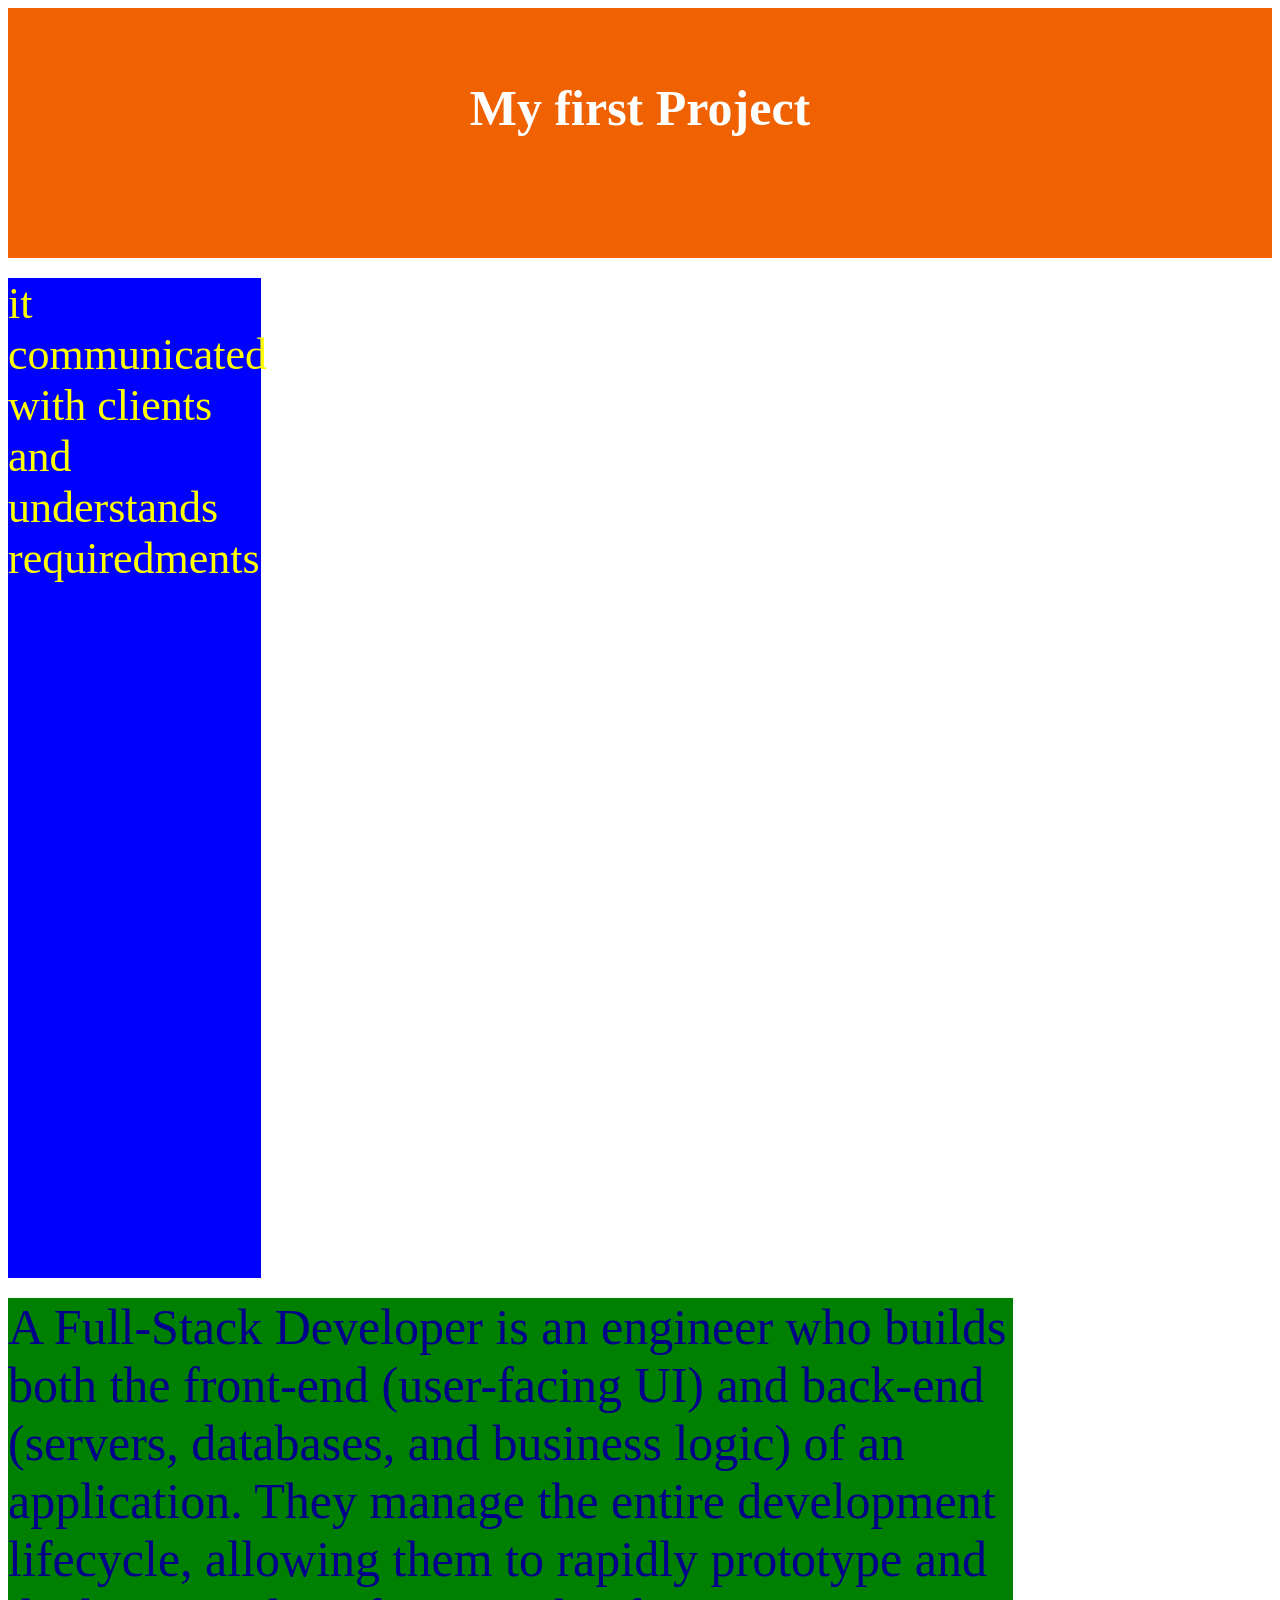
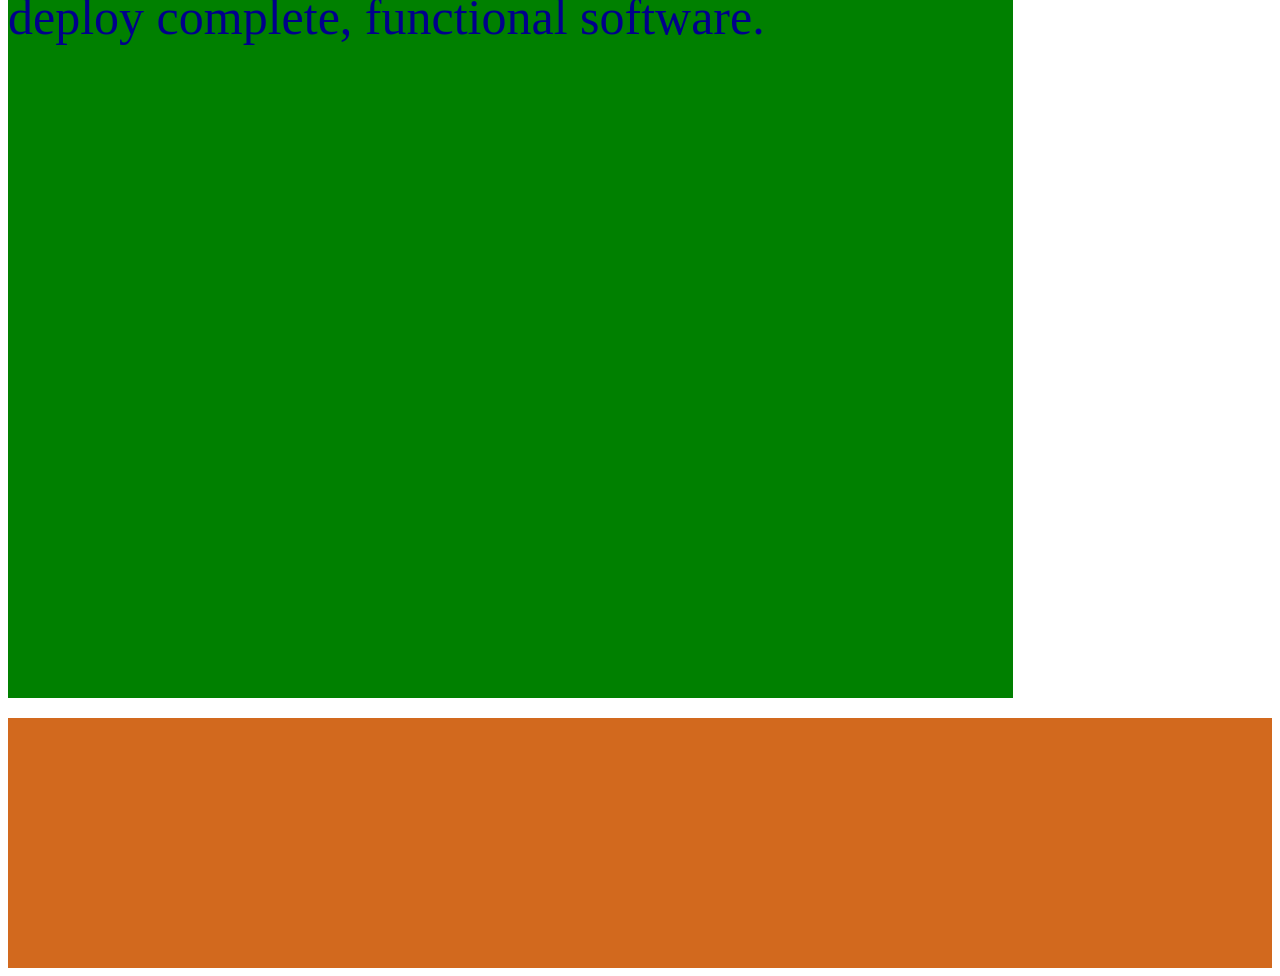
==== index.html @ 3eecfa32 "Add files via upload" ====
<html>
<head></head>
<body>

    <div style="
        width:100%;
        height:250px;
        background-color:rgb(240, 97, 1);
        margin-bottom:20px;
        text-align:center;
        font-size:50px;
        color:white;
        
        line-height:200px;
    ">
    <b>My first Project</b>
    </div>
    <div style="
        width:20%;
        height:1000px;
        background-color:blue;
        margin-right:20px;
        float:left;
        font-size:44px;
        color:rgb(255, 255, 0);
        margin-bottom:20px;
    ">it communicated with clients and understands  requiredments
    </div>    
    <div style="
        width:79.5%;
        height:1000px;
        background-color:green;
        float:left;
        font-size:50px;
        color:darkblue;
        margin-bottom:20px;
    "> A Full-Stack Developer is an engineer who builds both the front-end
     (user-facing UI) and back-end (servers, databases, and business logic)
      of an application. They manage the entire development lifecycle, allowing
       them to rapidly prototype and deploy complete, functional software.
    </div>
    <div style="
        width:100%;
        height:250px;
        background-color:chocolate;
        clear:both;
        text-align:center;">
    </div>
</body>

</html>
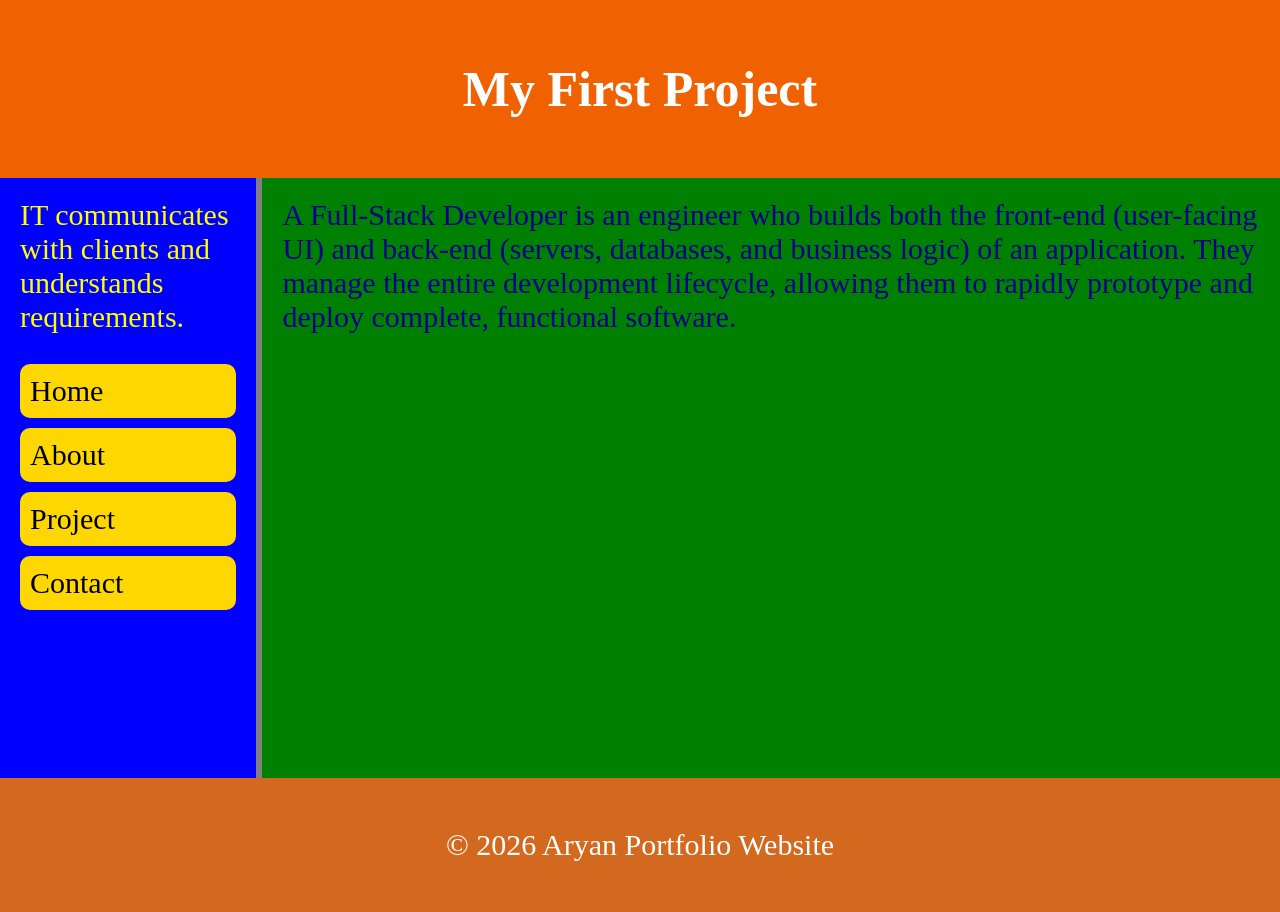
==== commit ed2f1be4: "Add files via upload" ====
--- a/index.html
+++ b/index.html
@@ -1,51 +1,145 @@
-<html>
-<head></head>
-<body>
-
-    <div style="
-        width:100%;
-        height:250px;
-        background-color:rgb(240, 97, 1);
-        margin-bottom:20px;
-        text-align:center;
-        font-size:50px;
-        color:white;
-        
-        line-height:200px;
-    ">
-    <b>My first Project</b>
-    </div>
-    <div style="
-        width:20%;
-        height:1000px;
-        background-color:blue;
-        margin-right:20px;
-        float:left;
-        font-size:44px;
-        color:rgb(255, 255, 0);
-        margin-bottom:20px;
-    ">it communicated with clients and understands  requiredments
-    </div>    
-    <div style="
-        width:79.5%;
-        height:1000px;
-        background-color:green;
-        float:left;
-        font-size:50px;
-        color:darkblue;
-        margin-bottom:20px;
-    "> A Full-Stack Developer is an engineer who builds both the front-end
-     (user-facing UI) and back-end (servers, databases, and business logic)
-      of an application. They manage the entire development lifecycle, allowing
-       them to rapidly prototype and deploy complete, functional software.
-    </div>
-    <div style="
-        width:100%;
-        height:250px;
-        background-color:chocolate;
-        clear:both;
-        text-align:center;">
-    </div>
-</body>
-
+<!DOCTYPE html>
+<html>
+<head>
+<meta charset="UTF-8">
+<meta name="viewport" content="width=device-width, initial-scale=1.0">
+
+<title>My First Project</title>
+
+<style>
+
+body{
+    margin:0;
+    background-color:grey;
+}
+
+/* Header */
+
+.header{
+    width:100%;
+    background-color:rgb(240,97,1);
+    text-align:center;
+    color:white;
+    font-size:50px;
+    padding:60px 0;
+}
+
+/* Left Side */
+
+.left{
+    width:20%;
+    background-color:blue;
+    color:yellow;
+    float:left;
+    min-height:600px;
+    margin-right:0.5%;
+    font-size:30px;
+    box-sizing:border-box;
+    padding:20px;
+}
+
+/* Right Side */
+
+.right{
+    width:79.5%;
+    background-color:green;
+    color:darkblue;
+    float:left;
+    min-height:600px;
+    font-size:30px;
+    box-sizing:border-box;
+    padding:20px;
+}
+
+/* Footer */
+
+.footer{
+    clear:both;
+    width:100%;
+    background-color:chocolate;
+    text-align:center;
+    color:white;
+    font-size:30px;
+    padding:50px 0;
+}
+
+/* Navigation */
+
+ul{
+    list-style:none;
+    padding:0;
+}
+
+li{
+    background-color:gold;
+    color:black;
+    margin:10px 0;
+    padding:10px;
+    border-radius:10px;
+}
+
+/* Mobile Responsive */
+
+@media screen and (max-width:768px){
+
+.header{
+    font-size:35px;
+}
+
+.left{
+    width:100%;
+    float:none;
+    min-height:auto;
+    font-size:25px;
+}
+
+.right{
+    width:100%;
+    float:none;
+    min-height:auto;
+    font-size:25px;
+}
+
+.footer{
+    font-size:25px;
+}
+
+}
+
+</style>
+
+</head>
+
+<body>
+
+<div class="header">
+    <b>My First Project</b>
+</div>
+
+<div class="left">
+
+    IT communicates with clients and understands requirements.
+
+    <ul>
+        <li>Home</li>
+        <li>About</li>
+        <li>Project</li>
+        <li>Contact</li>
+    </ul>
+
+</div>
+
+<div class="right">
+
+A Full-Stack Developer is an engineer who builds both the front-end (user-facing UI) and back-end (servers, databases, and business logic) of an application. They manage the entire development lifecycle, allowing them to rapidly prototype and deploy complete, functional software.
+
+</div>
+
+<div class="footer">
+
+    © 2026 Aryan Portfolio Website
+
+</div>
+
+</body>
 </html>
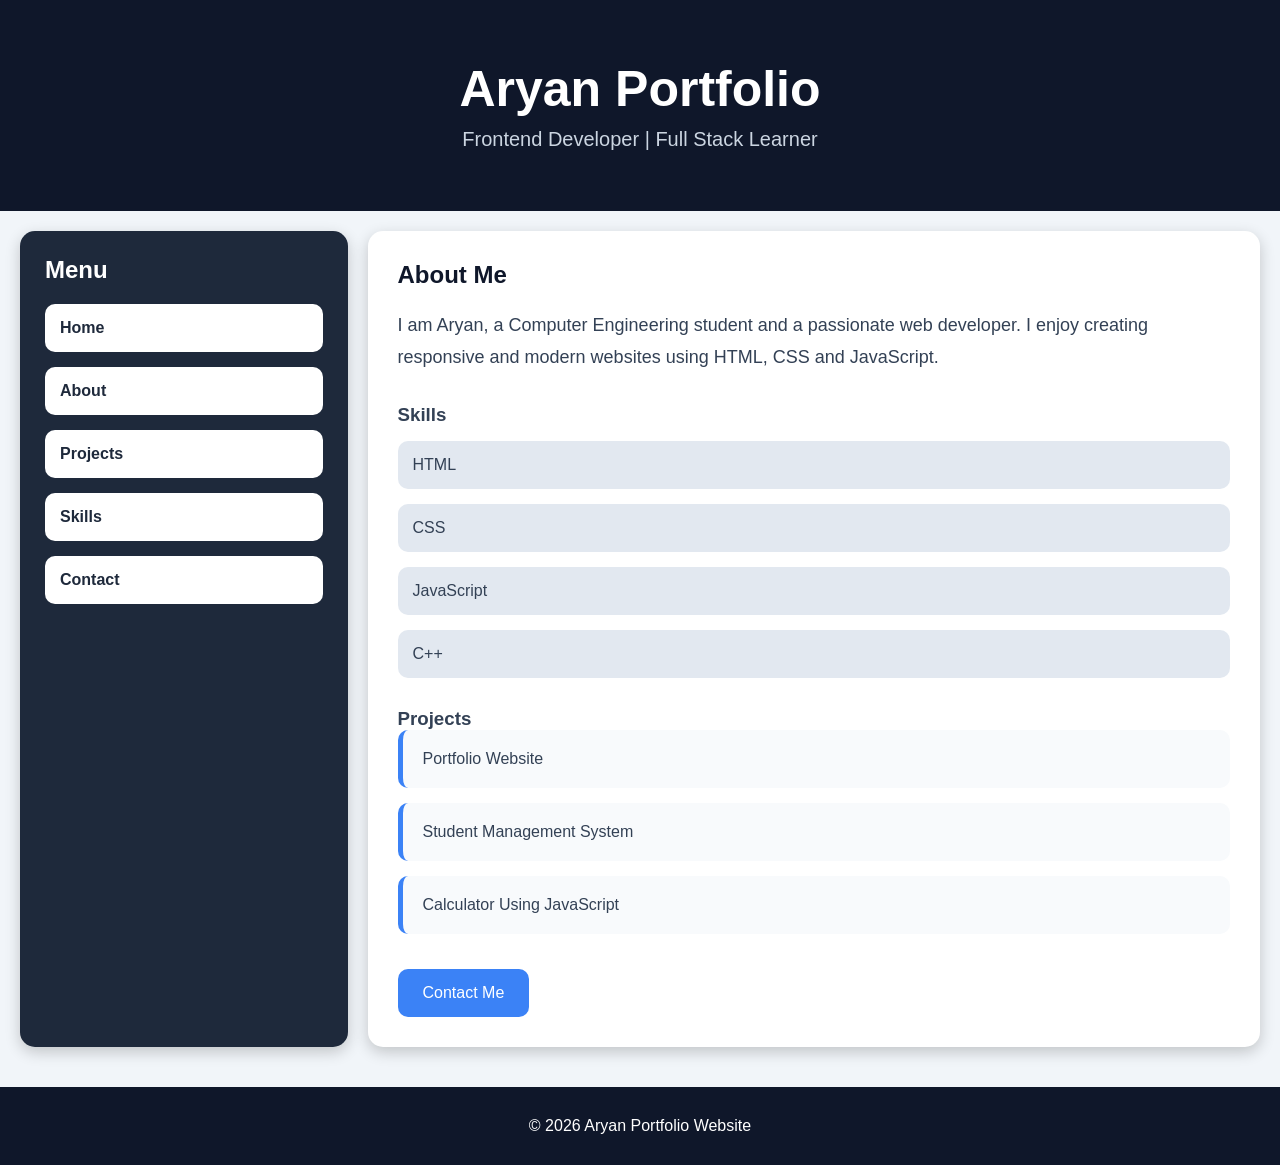
==== commit 18b80cf5: "Add files via upload" ====
--- a/index.html
+++ b/index.html
@@ -1,107 +1,204 @@
 <!DOCTYPE html>
-<html>
+<html lang="en">
 <head>
 <meta charset="UTF-8">
 <meta name="viewport" content="width=device-width, initial-scale=1.0">
-
-<title>My First Project</title>
+<title>Aryan Portfolio</title>
 
 <style>
 
+*{
+    margin:0;
+    padding:0;
+    box-sizing:border-box;
+}
+
 body{
-    margin:0;
-    background-color:grey;
+    font-family:Arial, sans-serif;
+    background-color:#f1f5f9;
+    color:#334155;
 }
 
 /* Header */
 
 .header{
-    width:100%;
-    background-color:rgb(240,97,1);
+    background-color:#0f172a;
+    color:white;
     text-align:center;
-    color:white;
+    padding:60px 20px;
+}
+
+.header h1{
     font-size:50px;
-    padding:60px 0;
-}
-
-/* Left Side */
-
-.left{
-    width:20%;
-    background-color:blue;
-    color:yellow;
-    float:left;
-    min-height:600px;
-    margin-right:0.5%;
-    font-size:30px;
-    box-sizing:border-box;
+}
+
+.header p{
+    margin-top:10px;
+    font-size:20px;
+    color:#cbd5e1;
+}
+
+/* Main Container */
+
+.container{
+    display:flex;
+    gap:20px;
     padding:20px;
 }
 
-/* Right Side */
-
-.right{
-    width:79.5%;
-    background-color:green;
-    color:darkblue;
-    float:left;
-    min-height:600px;
-    font-size:30px;
-    box-sizing:border-box;
+/* Sidebar */
+
+.sidebar{
+    flex:1;
+    background-color:#1e293b;
+    color:white;
+    padding:25px;
+    border-radius:15px;
+    box-shadow:0 5px 15px rgba(0,0,0,0.2);
+}
+
+.sidebar h2{
+    margin-bottom:20px;
+}
+
+.sidebar ul{
+    list-style:none;
+}
+
+.sidebar li{
+    background-color:white;
+    color:#1e293b;
+    padding:15px;
+    margin-bottom:15px;
+    border-radius:10px;
+    transition:0.3s;
+    font-weight:bold;
+}
+
+.sidebar li:hover{
+    background-color:#3b82f6;
+    color:white;
+    cursor:pointer;
+}
+
+/* Content */
+
+.content{
+    flex:3;
+    background-color:white;
+    padding:30px;
+    border-radius:15px;
+    box-shadow:0 5px 15px rgba(0,0,0,0.2);
+}
+
+.content h2{
+    color:#0f172a;
+    margin-bottom:20px;
+}
+
+.content p{
+    font-size:18px;
+    line-height:1.8;
+}
+
+/* Skills Section */
+
+.skills{
+    margin-top:30px;
+}
+
+.skills h3{
+    margin-bottom:15px;
+}
+
+.skill-box{
+    background-color:#e2e8f0;
+    padding:15px;
+    margin-bottom:15px;
+    border-radius:10px;
+}
+
+/* Projects Section */
+
+.projects{
+    margin-top:30px;
+}
+
+.project{
+    background-color:#f8fafc;
     padding:20px;
+    border-radius:10px;
+    margin-bottom:15px;
+    border-left:5px solid #3b82f6;
+}
+
+/* Button */
+
+.btn{
+    display:inline-block;
+    margin-top:20px;
+    padding:15px 25px;
+    background-color:#3b82f6;
+    color:white;
+    text-decoration:none;
+    border-radius:10px;
+    transition:0.3s;
+}
+
+.btn:hover{
+    background-color:#2563eb;
 }
 
 /* Footer */
 
 .footer{
-    clear:both;
-    width:100%;
-    background-color:chocolate;
+    margin-top:20px;
+    background-color:#0f172a;
+    color:white;
     text-align:center;
-    color:white;
-    font-size:30px;
-    padding:50px 0;
-}
-
-/* Navigation */
-
-ul{
-    list-style:none;
-    padding:0;
-}
-
-li{
-    background-color:gold;
-    color:black;
-    margin:10px 0;
-    padding:10px;
-    border-radius:10px;
-}
-
-/* Mobile Responsive */
+    padding:30px;
+}
+
+/* Responsive Design */
 
 @media screen and (max-width:768px){
 
-.header{
+.container{
+    flex-direction:column;
+}
+
+.header h1{
     font-size:35px;
 }
 
-.left{
-    width:100%;
-    float:none;
-    min-height:auto;
-    font-size:25px;
-}
-
-.right{
-    width:100%;
-    float:none;
-    min-height:auto;
-    font-size:25px;
-}
-
-.footer{
-    font-size:25px;
+.header p{
+    font-size:18px;
+}
+
+.content{
+    padding:20px;
+}
+
+.content p{
+    font-size:16px;
+}
+
+}
+
+/* Small Mobile */
+
+@media screen and (max-width:480px){
+
+.header h1{
+    font-size:28px;
+}
+
+.sidebar{
+    padding:20px;
+}
+
+.content{
+    padding:15px;
 }
 
 }
@@ -109,37 +206,101 @@
 </style>
 
 </head>
-
 <body>
 
+<!-- Header -->
+
 <div class="header">
-    <b>My First Project</b>
-</div>
-
-<div class="left">
-
-    IT communicates with clients and understands requirements.
-
-    <ul>
-        <li>Home</li>
-        <li>About</li>
-        <li>Project</li>
-        <li>Contact</li>
-    </ul>
-
-</div>
-
-<div class="right">
-
-A Full-Stack Developer is an engineer who builds both the front-end (user-facing UI) and back-end (servers, databases, and business logic) of an application. They manage the entire development lifecycle, allowing them to rapidly prototype and deploy complete, functional software.
-
-</div>
+
+<h1>Aryan Portfolio</h1>
+
+<p>Frontend Developer | Full Stack Learner</p>
+
+</div>
+
+<!-- Main Section -->
+
+<div class="container">
+
+<!-- Sidebar -->
+
+<div class="sidebar">
+
+<h2>Menu</h2>
+
+<ul>
+<li>Home</li>
+<li>About</li>
+<li>Projects</li>
+<li>Skills</li>
+<li>Contact</li>
+</ul>
+
+</div>
+
+<!-- Content -->
+
+<div class="content">
+
+<h2>About Me</h2>
+
+<p>
+I am Aryan, a Computer Engineering student and a passionate web developer. I enjoy creating responsive and modern websites using HTML, CSS and JavaScript.
+</p>
+
+<div class="skills">
+
+<h3>Skills</h3>
+
+<div class="skill-box">
+HTML
+</div>
+
+<div class="skill-box">
+CSS
+</div>
+
+<div class="skill-box">
+JavaScript
+</div>
+
+<div class="skill-box">
+C++
+</div>
+
+</div>
+
+<div class="projects">
+
+<h3>Projects</h3>
+
+<div class="project">
+Portfolio Website
+</div>
+
+<div class="project">
+Student Management System
+</div>
+
+<div class="project">
+Calculator Using JavaScript
+</div>
+
+</div>
+
+<a href="#" class="btn">Contact Me</a>
+
+</div>
+
+</div>
+
+<!-- Footer -->
 
 <div class="footer">
 
-    © 2026 Aryan Portfolio Website
-
-</div>
-
-</body>
-</html>+© 2026 Aryan Portfolio Website
+
+</div>
+
+</html>
+</body>
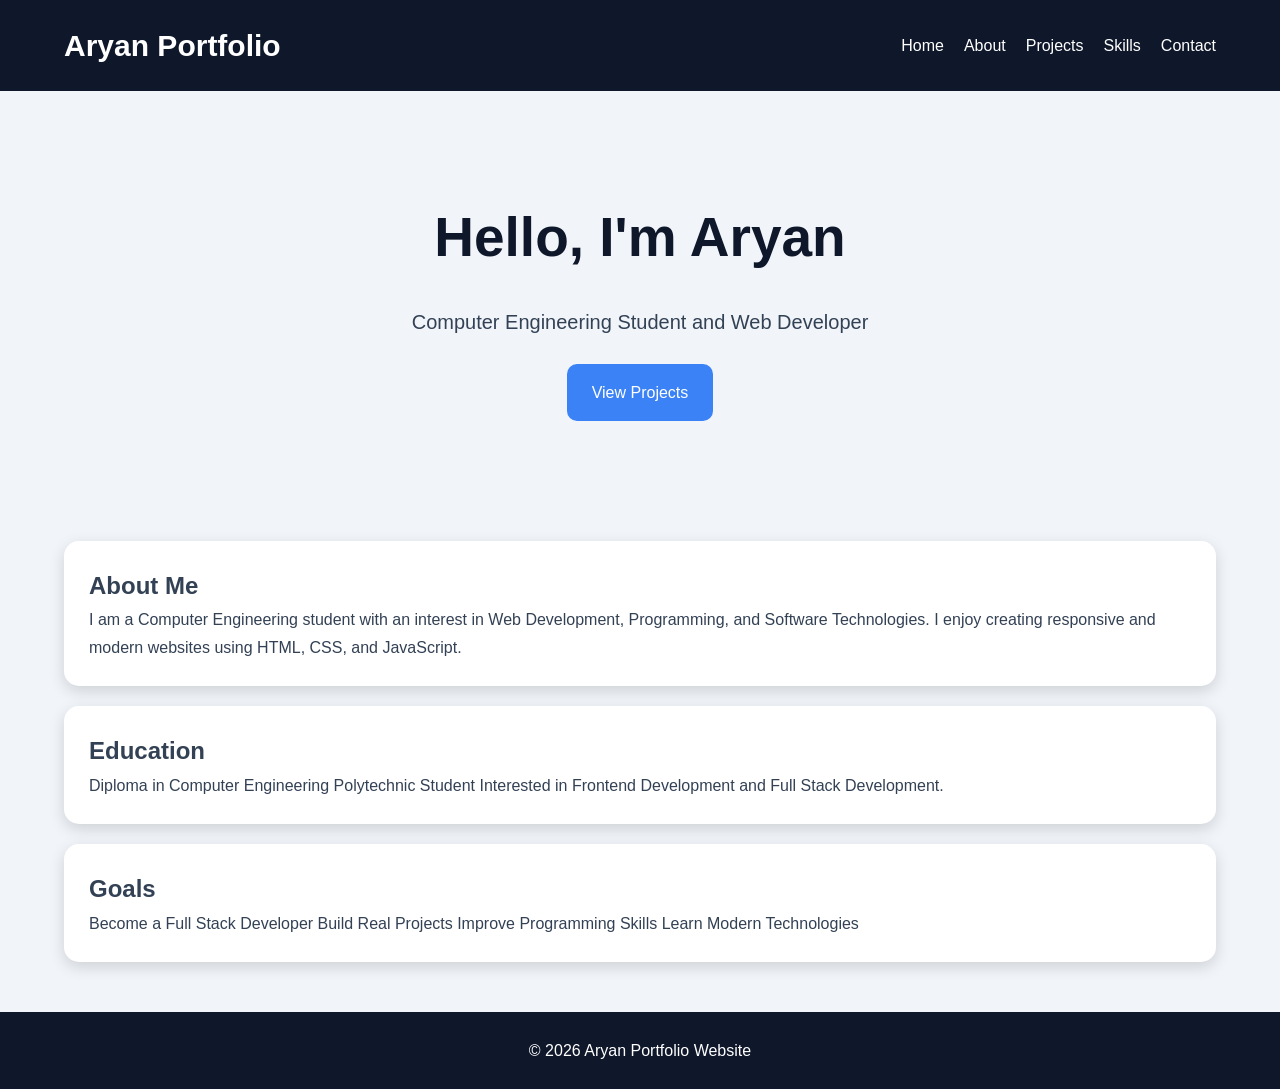
==== commit e6e3adf2: "Add files via upload" ====
--- a/index.html
+++ b/index.html
@@ -1,306 +1,114 @@
 <!DOCTYPE html>
 <html lang="en">
 <head>
-<meta charset="UTF-8">
-<meta name="viewport" content="width=device-width, initial-scale=1.0">
-<title>Aryan Portfolio</title>
+    <meta charset="UTF-8">
+    <meta name="viewport" content="width=device-width, initial-scale=1.0">
+    <title>Aryan Portfolio</title>
 
-<style>
-
-*{
-    margin:0;
-    padding:0;
-    box-sizing:border-box;
-}
-
-body{
-    font-family:Arial, sans-serif;
-    background-color:#f1f5f9;
-    color:#334155;
-}
-
-/* Header */
-
-.header{
-    background-color:#0f172a;
-    color:white;
-    text-align:center;
-    padding:60px 20px;
-}
-
-.header h1{
-    font-size:50px;
-}
-
-.header p{
-    margin-top:10px;
-    font-size:20px;
-    color:#cbd5e1;
-}
-
-/* Main Container */
-
-.container{
-    display:flex;
-    gap:20px;
-    padding:20px;
-}
-
-/* Sidebar */
-
-.sidebar{
-    flex:1;
-    background-color:#1e293b;
-    color:white;
-    padding:25px;
-    border-radius:15px;
-    box-shadow:0 5px 15px rgba(0,0,0,0.2);
-}
-
-.sidebar h2{
-    margin-bottom:20px;
-}
-
-.sidebar ul{
-    list-style:none;
-}
-
-.sidebar li{
-    background-color:white;
-    color:#1e293b;
-    padding:15px;
-    margin-bottom:15px;
-    border-radius:10px;
-    transition:0.3s;
-    font-weight:bold;
-}
-
-.sidebar li:hover{
-    background-color:#3b82f6;
-    color:white;
-    cursor:pointer;
-}
-
-/* Content */
-
-.content{
-    flex:3;
-    background-color:white;
-    padding:30px;
-    border-radius:15px;
-    box-shadow:0 5px 15px rgba(0,0,0,0.2);
-}
-
-.content h2{
-    color:#0f172a;
-    margin-bottom:20px;
-}
-
-.content p{
-    font-size:18px;
-    line-height:1.8;
-}
-
-/* Skills Section */
-
-.skills{
-    margin-top:30px;
-}
-
-.skills h3{
-    margin-bottom:15px;
-}
-
-.skill-box{
-    background-color:#e2e8f0;
-    padding:15px;
-    margin-bottom:15px;
-    border-radius:10px;
-}
-
-/* Projects Section */
-
-.projects{
-    margin-top:30px;
-}
-
-.project{
-    background-color:#f8fafc;
-    padding:20px;
-    border-radius:10px;
-    margin-bottom:15px;
-    border-left:5px solid #3b82f6;
-}
-
-/* Button */
-
-.btn{
-    display:inline-block;
-    margin-top:20px;
-    padding:15px 25px;
-    background-color:#3b82f6;
-    color:white;
-    text-decoration:none;
-    border-radius:10px;
-    transition:0.3s;
-}
-
-.btn:hover{
-    background-color:#2563eb;
-}
-
-/* Footer */
-
-.footer{
-    margin-top:20px;
-    background-color:#0f172a;
-    color:white;
-    text-align:center;
-    padding:30px;
-}
-
-/* Responsive Design */
-
-@media screen and (max-width:768px){
-
-.container{
-    flex-direction:column;
-}
-
-.header h1{
-    font-size:35px;
-}
-
-.header p{
-    font-size:18px;
-}
-
-.content{
-    padding:20px;
-}
-
-.content p{
-    font-size:16px;
-}
-
-}
-
-/* Small Mobile */
-
-@media screen and (max-width:480px){
-
-.header h1{
-    font-size:28px;
-}
-
-.sidebar{
-    padding:20px;
-}
-
-.content{
-    padding:15px;
-}
-
-}
-
-</style>
+    <link rel="stylesheet" href="style.css">
 
 </head>
 <body>
 
-<!-- Header -->
+<header>
 
-<div class="header">
+<div class="container">
 
-<h1>Aryan Portfolio</h1>
+<div class="logo">
+Aryan Portfolio
+</div>
 
-<p>Frontend Developer | Full Stack Learner</p>
+<nav>
+<ul>
+<li><a href="index.html">Home</a></li>
+<li><a href="about.html">About</a></li>
+<li><a href="projects.html">Projects</a></li>
+<li><a href="skills.html">Skills</a></li>
+<li><a href="contact.html">Contact</a></li>
+</ul>
+</nav>
 
 </div>
 
-<!-- Main Section -->
+</header>
+
+
+<section class="hero">
+
+<h1>Hello, I'm Aryan</h1>
+
+<p>
+Computer Engineering Student and Web Developer
+</p>
+
+<a href="projects.html" class="btn">
+View Projects
+</a>
+
+</section>
+
 
 <div class="container">
 
-<!-- Sidebar -->
-
-<div class="sidebar">
-
-<h2>Menu</h2>
-
-<ul>
-<li>Home</li>
-<li>About</li>
-<li>Projects</li>
-<li>Skills</li>
-<li>Contact</li>
-</ul>
-
-</div>
-
-<!-- Content -->
-
-<div class="content">
+<div class="card">
 
 <h2>About Me</h2>
 
 <p>
-I am Aryan, a Computer Engineering student and a passionate web developer. I enjoy creating responsive and modern websites using HTML, CSS and JavaScript.
+I am a Computer Engineering student with an interest in Web Development, Programming, and Software Technologies.
+I enjoy creating responsive and modern websites using HTML, CSS, and JavaScript.
 </p>
-
-<div class="skills">
-
-<h3>Skills</h3>
-
-<div class="skill-box">
-HTML
-</div>
-
-<div class="skill-box">
-CSS
-</div>
-
-<div class="skill-box">
-JavaScript
-</div>
-
-<div class="skill-box">
-C++
-</div>
 
 </div>
 
-<div class="projects">
 
-<h3>Projects</h3>
+<div class="card">
 
-<div class="project">
-Portfolio Website
-</div>
+<h2>Education</h2>
 
-<div class="project">
-Student Management System
-</div>
+<p>
 
-<div class="project">
-Calculator Using JavaScript
-</div>
+Diploma in Computer Engineering
+
+Polytechnic Student
+
+Interested in Frontend Development and Full Stack Development.
+
+</p>
 
 </div>
 
-<a href="#" class="btn">Contact Me</a>
+
+<div class="card">
+
+<h2>Goals</h2>
+
+<p>
+
+Become a Full Stack Developer
+
+Build Real Projects
+
+Improve Programming Skills
+
+Learn Modern Technologies
+
+</p>
 
 </div>
 
 </div>
 
-<!-- Footer -->
 
-<div class="footer">
+<footer>
+
+<p>
 
 © 2026 Aryan Portfolio Website
 
-</div>
+</p>
 
-</html>
-</body>+</footer>
+
+</body>
+</html>
--- a/style.css
+++ b/style.css
@@ -0,0 +1,168 @@
+/* Reset */
+
+*{
+    margin:0;
+    padding:0;
+    box-sizing:border-box;
+}
+
+/* Body */
+
+body{
+    font-family:Arial, sans-serif;
+    background-color:#f1f5f9;
+    color:#334155;
+    line-height:1.7;
+}
+
+/* Container */
+
+.container{
+    width:90%;
+    max-width:1200px;
+    margin:auto;
+}
+
+/* Header */
+
+header{
+    background:#0f172a;
+    color:white;
+    padding:20px 0;
+    position:sticky;
+    top:0;
+}
+
+header .container{
+    display:flex;
+    justify-content:space-between;
+    align-items:center;
+    flex-wrap:wrap;
+}
+
+/* Logo */
+
+.logo{
+    font-size:30px;
+    font-weight:bold;
+}
+
+/* Navigation */
+
+nav ul{
+    list-style:none;
+    display:flex;
+    gap:20px;
+}
+
+nav ul li a{
+    text-decoration:none;
+    color:white;
+    transition:0.3s;
+}
+
+nav ul li a:hover{
+    color:#3b82f6;
+}
+
+/* Hero Section */
+
+.hero{
+    text-align:center;
+    padding:100px 20px;
+}
+
+.hero h1{
+    font-size:55px;
+    color:#0f172a;
+}
+
+.hero p{
+    margin-top:20px;
+    font-size:20px;
+}
+
+/* Button */
+
+.btn{
+    display:inline-block;
+    margin-top:25px;
+    padding:15px 25px;
+    background:#3b82f6;
+    color:white;
+    text-decoration:none;
+    border-radius:10px;
+    transition:0.3s;
+}
+
+.btn:hover{
+    background:#2563eb;
+}
+
+/* Card */
+
+.card{
+    background:white;
+    padding:25px;
+    margin:20px 0;
+    border-radius:15px;
+    box-shadow:0px 5px 15px rgba(0,0,0,0.15);
+}
+
+/* Skills */
+
+.skill{
+    margin-bottom:20px;
+}
+
+.progress{
+    width:100%;
+    background:#dbeafe;
+    border-radius:20px;
+}
+
+.bar{
+    height:20px;
+    background:#3b82f6;
+    border-radius:20px;
+}
+
+/* Footer */
+
+footer{
+    background:#0f172a;
+    color:white;
+    text-align:center;
+    padding:25px;
+    margin-top:50px;
+}
+
+/* Image */
+
+img{
+    max-width:100%;
+    height:auto;
+}
+
+/* Responsive */
+
+@media screen and (max-width:768px){
+
+header .container{
+    flex-direction:column;
+}
+
+nav ul{
+    flex-direction:column;
+    align-items:center;
+}
+
+.hero h1{
+    font-size:35px;
+}
+
+.hero p{
+    font-size:18px;
+}
+
+}
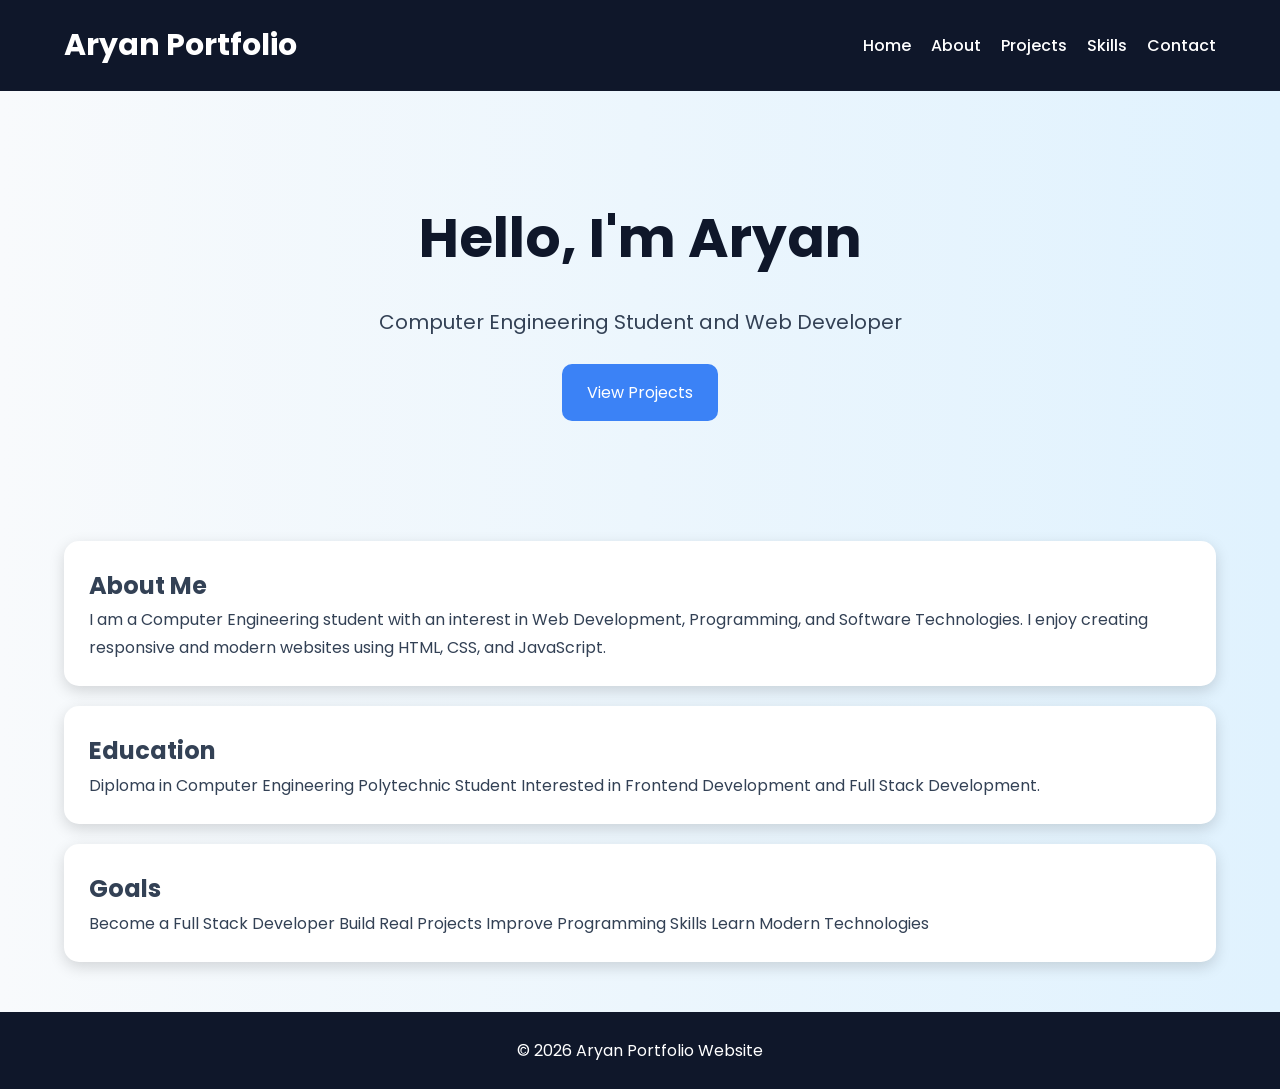
==== commit 16a18c2d: "Add files via upload" ====
--- a/index.html
+++ b/index.html
@@ -4,7 +4,7 @@
     <meta charset="UTF-8">
     <meta name="viewport" content="width=device-width, initial-scale=1.0">
     <title>Aryan Portfolio</title>
-
+   <link href="https://fonts.googleapis.com/css2?family=Poppins:wght@300;400;500;600;700&display=swap" rel="stylesheet">
     <link rel="stylesheet" href="style.css">
 
 </head>
--- a/style.css
+++ b/style.css
@@ -1,3 +1,6 @@
+/* Google Font */
+@import url('https://fonts.googleapis.com/css2?family=Poppins:wght@300;400;500;600;700&display=swap');
+
 /* Reset */
 
 *{
@@ -6,11 +9,17 @@
     box-sizing:border-box;
 }
 
+/* Smooth Scrolling */
+
+html{
+    scroll-behavior:smooth;
+}
+
 /* Body */
 
 body{
-    font-family:Arial, sans-serif;
-    background-color:#f1f5f9;
+    font-family:'Poppins',sans-serif;
+    background:linear-gradient(to right,#f8fafc,#e0f2fe);
     color:#334155;
     line-height:1.7;
 }
@@ -31,7 +40,10 @@
     padding:20px 0;
     position:sticky;
     top:0;
-}
+    z-index:100;
+}
+
+/* Header Container */
 
 header .container{
     display:flex;
@@ -44,7 +56,7 @@
 
 .logo{
     font-size:30px;
-    font-weight:bold;
+    font-weight:700;
 }
 
 /* Navigation */
@@ -58,6 +70,7 @@
 nav ul li a{
     text-decoration:none;
     color:white;
+    font-weight:500;
     transition:0.3s;
 }
 
@@ -75,14 +88,14 @@
 .hero h1{
     font-size:55px;
     color:#0f172a;
+    margin-bottom:20px;
 }
 
 .hero p{
-    margin-top:20px;
     font-size:20px;
 }
 
-/* Button */
+/* Buttons */
 
 .btn{
     display:inline-block;
@@ -97,16 +110,23 @@
 
 .btn:hover{
     background:#2563eb;
-}
-
-/* Card */
+    transform:scale(1.05);
+}
+
+/* Cards */
 
 .card{
     background:white;
     padding:25px;
     margin:20px 0;
     border-radius:15px;
-    box-shadow:0px 5px 15px rgba(0,0,0,0.15);
+    box-shadow:0 5px 15px rgba(0,0,0,0.15);
+    transition:0.4s;
+}
+
+.card:hover{
+    transform:translateY(-10px);
+    box-shadow:0 10px 25px rgba(0,0,0,0.2);
 }
 
 /* Skills */
@@ -117,14 +137,26 @@
 
 .progress{
     width:100%;
+    height:25px;
     background:#dbeafe;
     border-radius:20px;
+    overflow:hidden;
 }
 
 .bar{
-    height:20px;
+    height:100%;
     background:#3b82f6;
-    border-radius:20px;
+    color:white;
+    text-align:center;
+    line-height:25px;
+    font-weight:bold;
+}
+
+/* Images */
+
+img{
+    max-width:100%;
+    height:auto;
 }
 
 /* Footer */
@@ -137,32 +169,42 @@
     margin-top:50px;
 }
 
-/* Image */
-
-img{
-    max-width:100%;
-    height:auto;
-}
-
-/* Responsive */
+/* Responsive Design */
 
 @media screen and (max-width:768px){
 
-header .container{
-    flex-direction:column;
-}
-
-nav ul{
-    flex-direction:column;
-    align-items:center;
-}
-
-.hero h1{
-    font-size:35px;
-}
-
-.hero p{
-    font-size:18px;
-}
+    header .container{
+        flex-direction:column;
+        gap:15px;
+    }
+
+    nav ul{
+        flex-direction:column;
+        align-items:center;
+    }
+
+    .hero{
+        padding:70px 15px;
+    }
+
+    .hero h1{
+        font-size:35px;
+    }
+
+    .hero p{
+        font-size:18px;
+    }
+
+    .card{
+        padding:20px;
+    }
+
+    .logo{
+        font-size:24px;
+    }
+
+    .btn{
+        padding:12px 20px;
+    }
 
 }
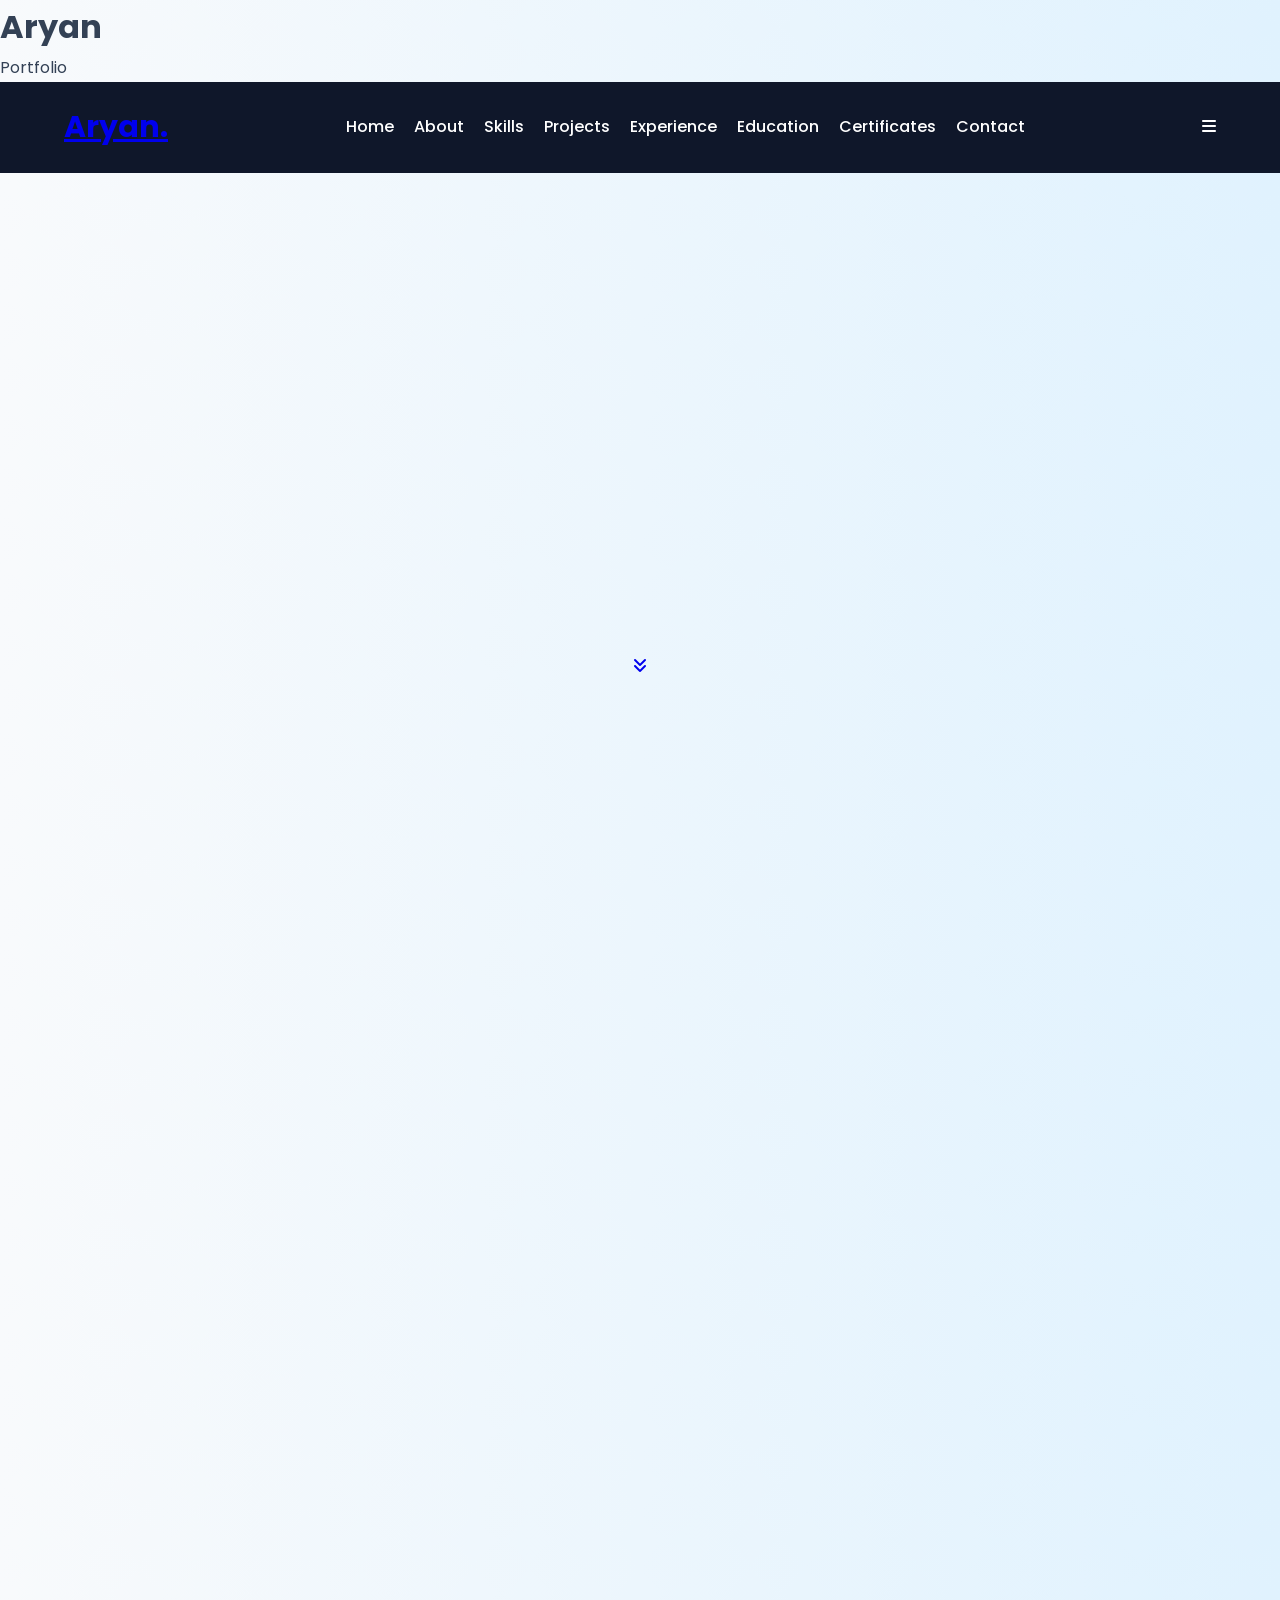
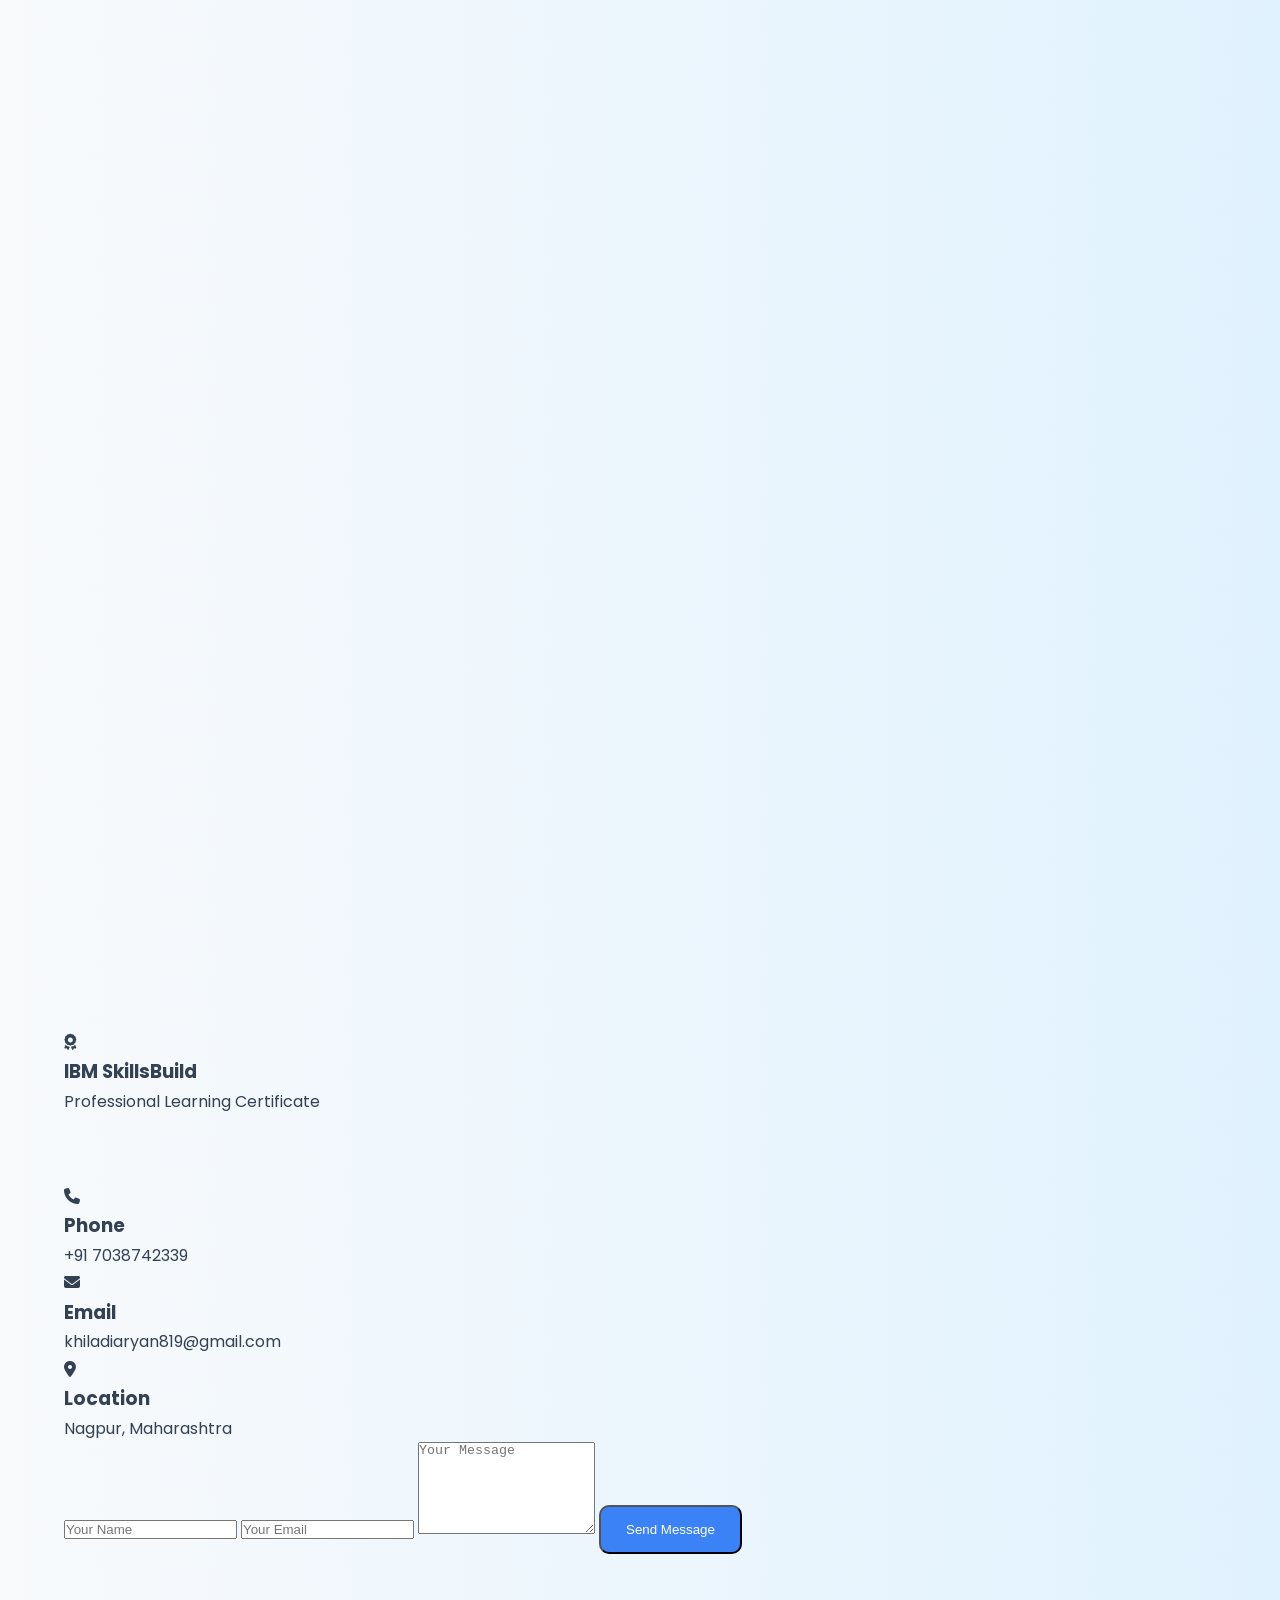
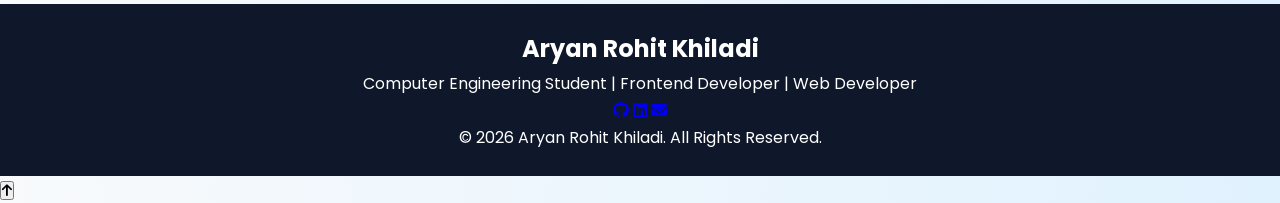
==== commit 4536fb5c: "Add files via upload" ====
--- a/index.html
+++ b/index.html
@@ -1,114 +1,753 @@
 <!DOCTYPE html>
 <html lang="en">
+
 <head>
-    <meta charset="UTF-8">
-    <meta name="viewport" content="width=device-width, initial-scale=1.0">
-    <title>Aryan Portfolio</title>
-   <link href="https://fonts.googleapis.com/css2?family=Poppins:wght@300;400;500;600;700&display=swap" rel="stylesheet">
-    <link rel="stylesheet" href="style.css">
+
+<meta charset="UTF-8">
+<meta name="viewport" content="width=device-width, initial-scale=1.0">
+
+<title>Aryan Rohit Khiladi | Frontend Developer</title>
+
+<meta name="description"
+content="Official Portfolio of Aryan Rohit Khiladi | Computer Engineering Student | Frontend Developer">
+
+<meta name="keywords"
+content="Aryan Portfolio, Web Developer, Frontend Developer, HTML CSS JavaScript">
+
+<meta name="author"
+content="Aryan Rohit Khiladi">
+
+<meta name="theme-color"
+content="#0f172a">
+
+<link rel="icon"
+href="images/logo.png">
+
+<link rel="preconnect"
+href="https://fonts.googleapis.com">
+
+<link rel="preconnect"
+href="https://fonts.gstatic.com"
+crossorigin>
+
+<link href="https://fonts.googleapis.com/css2?family=Poppins:wght@300;400;500;600;700;800&display=swap"
+rel="stylesheet">
+
+<link rel="stylesheet"
+href="https://cdnjs.cloudflare.com/ajax/libs/font-awesome/6.7.2/css/all.min.css">
+
+<link rel="stylesheet"
+href="https://unpkg.com/aos@2.3.4/dist/aos.css">
+
+<link rel="stylesheet"
+href="style.css">
 
 </head>
+
 <body>
 
-<header>
-
-<div class="container">
-
-<div class="logo">
-Aryan Portfolio
-</div>
-
-<nav>
+<!--==========================
+        LOADER
+===========================-->
+
+<div id="loader">
+
+<div class="loader-content">
+
+<h1>Aryan</h1>
+
+<span>Portfolio</span>
+
+</div>
+
+</div>
+
+<!--==========================
+     SCROLL PROGRESS BAR
+===========================-->
+
+<div id="progress-bar"></div>
+
+<!--==========================
+          HEADER
+===========================-->
+
+<header id="header">
+
+<div class="container">
+
+<a href="#" class="logo">
+
+Aryan<span>.</span>
+
+</a>
+
+<nav id="navbar">
+
 <ul>
-<li><a href="index.html">Home</a></li>
-<li><a href="about.html">About</a></li>
-<li><a href="projects.html">Projects</a></li>
-<li><a href="skills.html">Skills</a></li>
-<li><a href="contact.html">Contact</a></li>
+
+<li><a href="#home" class="active">Home</a></li>
+
+<li><a href="#about">About</a></li>
+
+<li><a href="#skills">Skills</a></li>
+
+<li><a href="#projects">Projects</a></li>
+
+<li><a href="#experience">Experience</a></li>
+
+<li><a href="#education">Education</a></li>
+
+<li><a href="#certificates">Certificates</a></li>
+
+<li><a href="#contact">Contact</a></li>
+
 </ul>
+
 </nav>
 
+<div id="menu-btn">
+
+<i class="fas fa-bars"></i>
+
+</div>
+
 </div>
 
 </header>
 
-
-<section class="hero">
-
-<h1>Hello, I'm Aryan</h1>
+<!--==========================
+         HERO SECTION
+===========================-->
+
+<section id="home" class="hero">
+
+<div class="hero-bg">
+
+<div class="blob blob1"></div>
+
+<div class="blob blob2"></div>
+
+<div class="blob blob3"></div>
+
+</div>
+
+<div class="container hero-container">
+
+<div class="hero-left"
+data-aos="fade-right">
+
+<h4>Hello, I'm</h4>
+
+<h1>
+
+Aryan Rohit
+
+<span>Khiladi</span>
+
+</h1>
+
+<h3>
+
+<span class="typing"></span>
+
+</h3>
 
 <p>
-Computer Engineering Student and Web Developer
+
+Passionate Computer Engineering student with strong interest in Frontend Development, Web Technologies and Software Development. Currently building real-world projects and gaining industry experience through internship.
+
 </p>
 
-<a href="projects.html" class="btn">
-View Projects
+<div class="hero-buttons">
+
+<a href="#" class="btn primary-btn">
+
+Download Resume
+
+</a>
+
+<a href="#contact" class="btn secondary-btn">
+
+Contact Me
+
+</a>
+
+</div>
+
+<div class="social-icons">
+
+<a href="https://github.com/khiladiaryan819-cmd"
+target="_blank">
+
+<i class="fab fa-github"></i>
+
+</a>
+
+<a href="https://www.linkedin.com/in/aryan-khiladi-302b93414"
+target="_blank">
+
+<i class="fab fa-linkedin"></i>
+
+</a>
+
+<a href="mailto:khiladiaryan819@gmail.com">
+
+<i class="fas fa-envelope"></i>
+
+</a>
+
+<a href="tel:+917038742339">
+
+<i class="fas fa-phone"></i>
+
+</a>
+
+</div>
+
+</div>
+
+<div class="hero-right"
+data-aos="zoom-in">
+
+<div class="profile-card">
+
+<img
+src="images/profile.jpg"
+alt="Aryan Khiladi">
+
+<div class="circle-animation"></div>
+
+</div>
+
+</div>
+
+</div>
+
+<a href="#about"
+class="scroll-down">
+
+<i class="fas fa-angle-double-down"></i>
+
 </a>
 
 </section>
 
-
-<div class="container">
-
-<div class="card">
+<!-- ==========================
+     ABOUT SECTION STARTS
+=========================== -->
+<!--==========================
+        ABOUT SECTION
+===========================-->
+
+<section id="about" class="about section">
+
+<div class="container">
+
+<div class="section-title" data-aos="fade-up">
 
 <h2>About Me</h2>
 
+<p>Know more about me</p>
+
+</div>
+
+<div class="about-container">
+
+<div class="about-image" data-aos="fade-right">
+
+<img src="images/profile.jpg" alt="Aryan">
+
+</div>
+
+<div class="about-content" data-aos="fade-left">
+
+<h3>Frontend Developer & Computer Engineering Student</h3>
+
 <p>
-I am a Computer Engineering student with an interest in Web Development, Programming, and Software Technologies.
-I enjoy creating responsive and modern websites using HTML, CSS, and JavaScript.
+
+I'm Aryan Rohit Khiladi from Nagpur, Maharashtra.
+
+Currently pursuing Diploma in Computer Engineering and passionate about building modern websites with clean UI, smooth animations and excellent user experience.
+
 </p>
 
-</div>
-
-
-<div class="card">
+<div class="about-info">
+
+<div>
+
+<h4>Name</h4>
+
+<p>Aryan Rohit Khiladi</p>
+
+</div>
+
+<div>
+
+<h4>Email</h4>
+
+<p>khiladiaryan819@gmail.com</p>
+
+</div>
+
+<div>
+
+<h4>Phone</h4>
+
+<p>+91 7038742339</p>
+
+</div>
+
+<div>
+
+<h4>Location</h4>
+
+<p>Nagpur, Maharashtra</p>
+
+</div>
+
+</div>
+
+</div>
+
+</div>
+
+</div>
+
+</section>
+
+<!--==========================
+        SKILLS
+===========================-->
+
+<section id="skills" class="skills section">
+
+<div class="container">
+
+<div class="section-title" data-aos="fade-up">
+
+<h2>Skills</h2>
+
+<p>Technologies I work with</p>
+
+</div>
+
+<div class="skills-grid">
+
+<div class="skill-card" data-aos="zoom-in">
+
+<i class="fab fa-html5"></i>
+
+<h3>HTML5</h3>
+
+<p>Semantic & Responsive Layout</p>
+
+</div>
+
+<div class="skill-card" data-aos="zoom-in">
+
+<i class="fab fa-css3-alt"></i>
+
+<h3>CSS3</h3>
+
+<p>Animations & Responsive Design</p>
+
+</div>
+
+<div class="skill-card" data-aos="zoom-in">
+
+<i class="fab fa-js"></i>
+
+<h3>JavaScript</h3>
+
+<p>DOM & Interactive UI</p>
+
+</div>
+
+<div class="skill-card" data-aos="zoom-in">
+
+<i class="fab fa-git-alt"></i>
+
+<h3>Git & GitHub</h3>
+
+<p>Version Control</p>
+
+</div>
+
+<div class="skill-card" data-aos="zoom-in">
+
+<i class="fas fa-code"></i>
+
+<h3>C / C++</h3>
+
+<p>Programming Fundamentals</p>
+
+</div>
+
+<div class="skill-card" data-aos="zoom-in">
+
+<i class="fab fa-python"></i>
+
+<h3>Python</h3>
+
+<p>Basic Programming</p>
+
+</div>
+
+</div>
+
+</div>
+
+</section>
+
+<!--==========================
+        PROJECTS
+===========================-->
+
+<section id="projects" class="projects section">
+
+<div class="container">
+
+<div class="section-title" data-aos="fade-up">
+
+<h2>Projects</h2>
+
+<p>My Recent Work</p>
+
+</div>
+
+<div class="projects-grid">
+
+<div class="project-card" data-aos="fade-up">
+
+<img src="images/project1.jpg" alt="Tuition Website">
+
+<div class="project-content">
+
+<h3>Hustler's Tuition</h3>
+
+<p>
+
+Premium responsive tuition website with modern UI, animations and admission section.
+
+</p>
+
+<div class="project-buttons">
+
+<a href="https://khiladiaryan819-cmd.github.io/Hustler-sTuition/" target="_blank">Live</a>
+
+<a href="https://github.com/khiladiaryan819-cmd" target="_blank">GitHub</a>
+
+</div>
+
+</div>
+
+</div>
+
+<div class="project-card" data-aos="fade-up" data-aos-delay="100">
+
+<img src="images/project2.jpg" alt="Portfolio">
+
+<div class="project-content">
+
+<h3>Portfolio Website</h3>
+
+<p>
+
+Personal premium portfolio showcasing projects, skills and experience.
+
+</p>
+
+<div class="project-buttons">
+
+<a href="https://khiladiaryan819-cmd.github.io/portfolio-/" target="_blank">Live</a>
+
+<a href="https://github.com/khiladiaryan819-cmd" target="_blank">GitHub</a>
+
+</div>
+
+</div>
+
+</div>
+
+<div class="project-card" data-aos="fade-up" data-aos-delay="200">
+
+<img src="images/project3.jpg" alt="LifeSaver">
+
+<div class="project-content">
+
+<h3>LifeSaver</h3>
+
+<p>
+
+Healthcare themed responsive website created using HTML, CSS & JavaScript.
+
+</p>
+
+<div class="project-buttons">
+
+<a href="https://khiladiaryan819-cmd.github.io/Lifesaver-/" target="_blank">Live</a>
+
+<a href="https://github.com/khiladiaryan819-cmd" target="_blank">GitHub</a>
+
+</div>
+
+</div>
+
+</div>
+
+</div>
+
+</div>
+
+</section>
+
+<!--==========================
+     EXPERIENCE STARTS
+===========================--><!--==========================
+        EXPERIENCE
+===========================-->
+
+<section id="experience" class="experience section">
+
+<div class="container">
+
+<div class="section-title" data-aos="fade-up">
+
+<h2>Experience</h2>
+
+<p>My Professional Journey</p>
+
+</div>
+
+<div class="timeline">
+
+<div class="timeline-item" data-aos="fade-right">
+
+<div class="timeline-dot"></div>
+
+<div class="timeline-content">
+
+<h3>Web Development Intern</h3>
+
+<h4>Pegasus Technologies Pvt. Ltd.</h4>
+
+<span>2026 - Present</span>
+
+<p>
+
+Working on modern frontend development, responsive websites, Git & GitHub workflow and real-world projects while learning industry best practices.
+
+</p>
+
+</div>
+
+</div>
+
+</div>
+
+</div>
+
+</section>
+
+<!--==========================
+        EDUCATION
+===========================-->
+
+<section id="education" class="education section">
+
+<div class="container">
+
+<div class="section-title" data-aos="fade-up">
 
 <h2>Education</h2>
 
+<p>Academic Background</p>
+
+</div>
+
+<div class="education-card" data-aos="zoom-in">
+
+<h3>Diploma in Computer Engineering</h3>
+
+<h4>Priyadarshini Bhagwati College of Engineering & Polytechnic</h4>
+
+<p>Currently entering 5th Semester</p>
+
+<p>State Board (10th): <strong>88%</strong></p>
+
+</div>
+
+</div>
+
+</section>
+
+<!--==========================
+      CERTIFICATES
+===========================-->
+
+<section id="certificates" class="certificates section">
+
+<div class="container">
+
+<div class="section-title" data-aos="fade-up">
+
+<h2>Certificates</h2>
+
+<p>Achievements & Learning</p>
+
+</div>
+
+<div class="certificate-slider">
+
+<div class="certificate-card">
+
+<i class="fas fa-award"></i>
+
+<h3>IBM SkillsBuild</h3>
+
+<p>Professional Learning Certificate</p>
+
+</div>
+
+</div>
+
+</div>
+
+</section>
+
+<!--==========================
+        CONTACT
+===========================-->
+
+<section id="contact" class="contact section">
+
+<div class="container">
+
+<div class="section-title" data-aos="fade-up">
+
+<h2>Contact Me</h2>
+
+<p>Let's Connect</p>
+
+</div>
+
+<div class="contact-grid">
+
+<div class="contact-card">
+
+<i class="fas fa-phone"></i>
+
+<h3>Phone</h3>
+
+<p>+91 7038742339</p>
+
+</div>
+
+<div class="contact-card">
+
+<i class="fas fa-envelope"></i>
+
+<h3>Email</h3>
+
+<p>khiladiaryan819@gmail.com</p>
+
+</div>
+
+<div class="contact-card">
+
+<i class="fas fa-location-dot"></i>
+
+<h3>Location</h3>
+
+<p>Nagpur, Maharashtra</p>
+
+</div>
+
+</div>
+
+<form class="contact-form">
+
+<input type="text" placeholder="Your Name" required>
+
+<input type="email" placeholder="Your Email" required>
+
+<textarea rows="6" placeholder="Your Message"></textarea>
+
+<button type="submit" class="btn primary-btn">
+
+Send Message
+
+</button>
+
+</form>
+
+</div>
+
+</section>
+
+<!--==========================
+         FOOTER
+===========================-->
+
+<footer>
+
+<div class="container">
+
+<h2>Aryan Rohit Khiladi</h2>
+
 <p>
 
-Diploma in Computer Engineering
-
-Polytechnic Student
-
-Interested in Frontend Development and Full Stack Development.
+Computer Engineering Student | Frontend Developer | Web Developer
 
 </p>
 
-</div>
-
-
-<div class="card">
-
-<h2>Goals</h2>
-
-<p>
-
-Become a Full Stack Developer
-
-Build Real Projects
-
-Improve Programming Skills
-
-Learn Modern Technologies
+<div class="footer-social">
+
+<a href="https://github.com/khiladiaryan819-cmd" target="_blank">
+
+<i class="fab fa-github"></i>
+
+</a>
+
+<a href="https://www.linkedin.com/in/aryan-khiladi-302b93414" target="_blank">
+
+<i class="fab fa-linkedin"></i>
+
+</a>
+
+<a href="mailto:khiladiaryan819@gmail.com">
+
+<i class="fas fa-envelope"></i>
+
+</a>
+
+</div>
+
+<p class="copyright">
+
+© 2026 Aryan Rohit Khiladi. All Rights Reserved.
 
 </p>
 
 </div>
 
-</div>
-
-
-<footer>
-
-<p>
-
-© 2026 Aryan Portfolio Website
-
-</p>
-
 </footer>
 
+<button id="backToTop">
+
+<i class="fas fa-arrow-up"></i>
+
+</button>
+
+<script src="https://unpkg.com/aos@2.3.4/dist/aos.js"></script>
+
+<script src="https://cdn.jsdelivr.net/npm/typed.js@2.1.0/dist/typed.umd.min.js"></script>
+
+<script src="https://cdnjs.cloudflare.com/ajax/libs/vanilla-tilt/1.8.1/vanilla-tilt.min.js"></script>
+
+<script src="script.js"></script>
+
 </body>
+
 </html>
